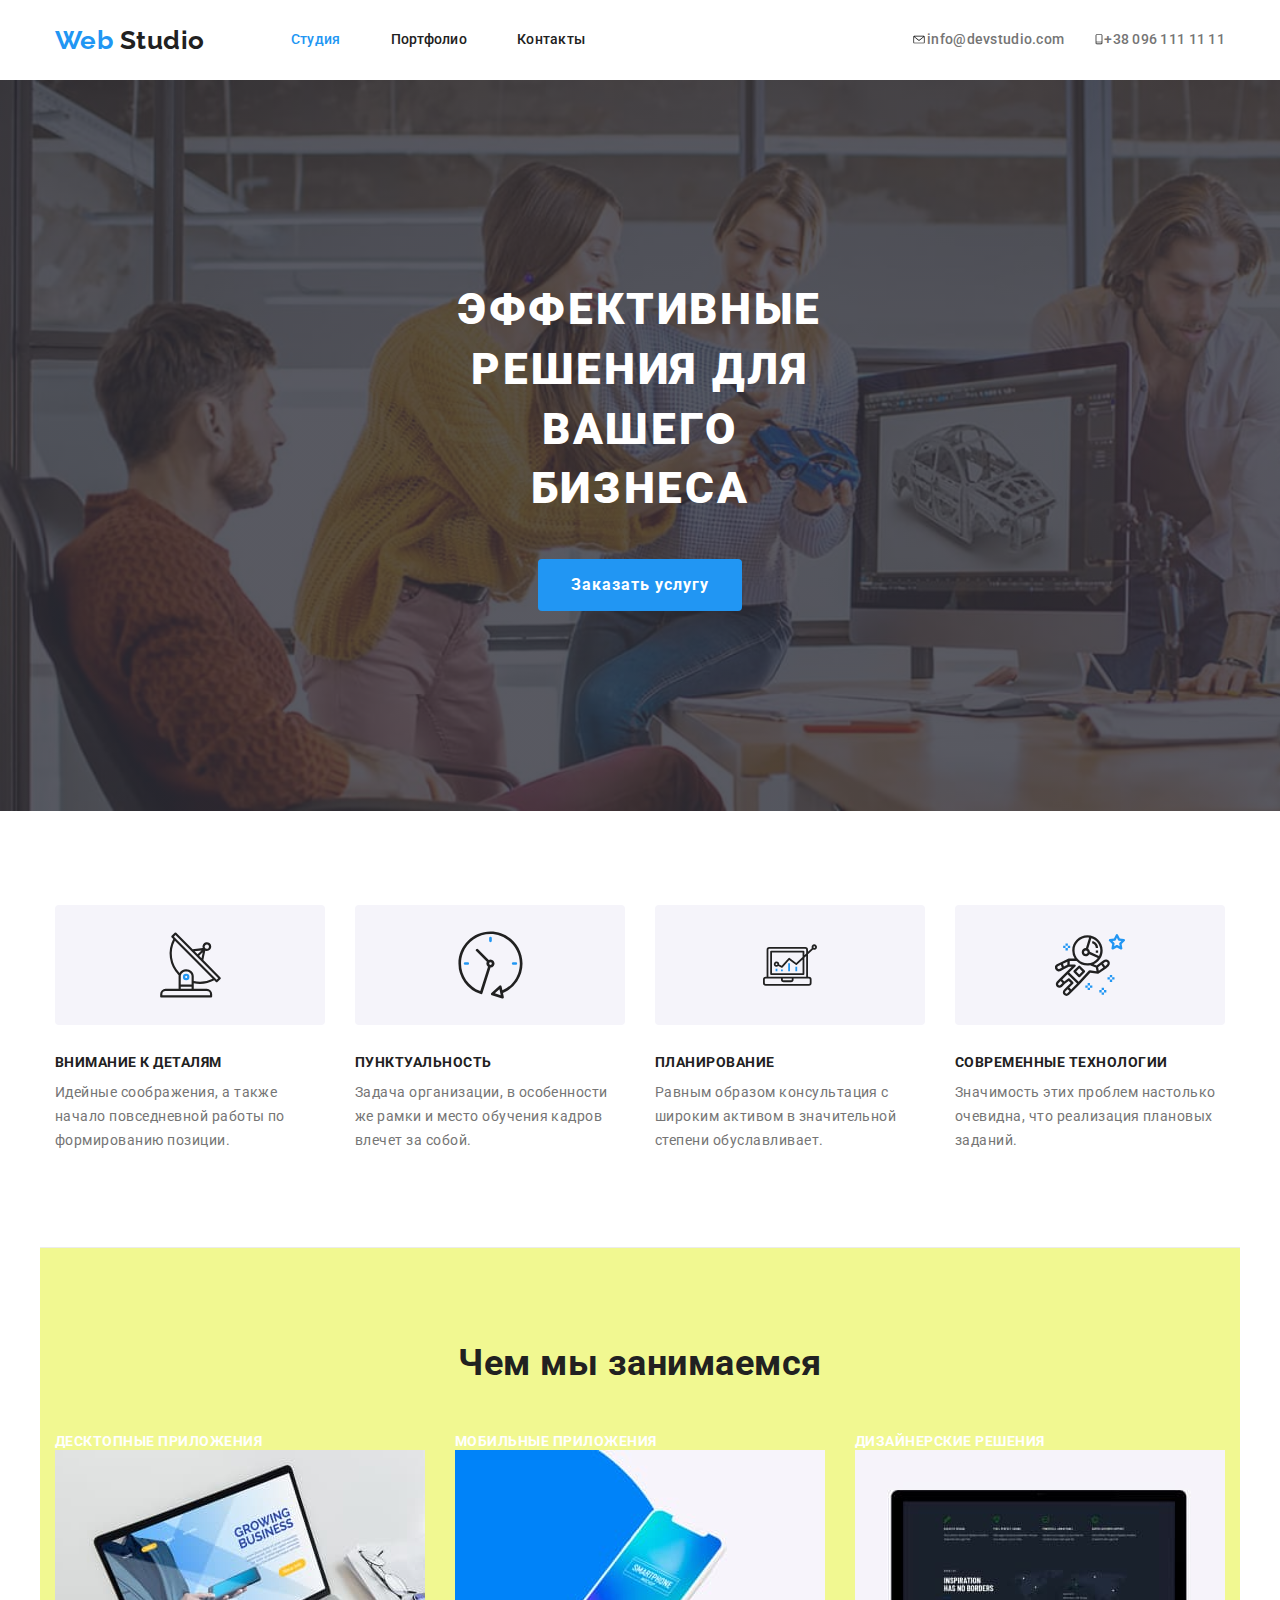
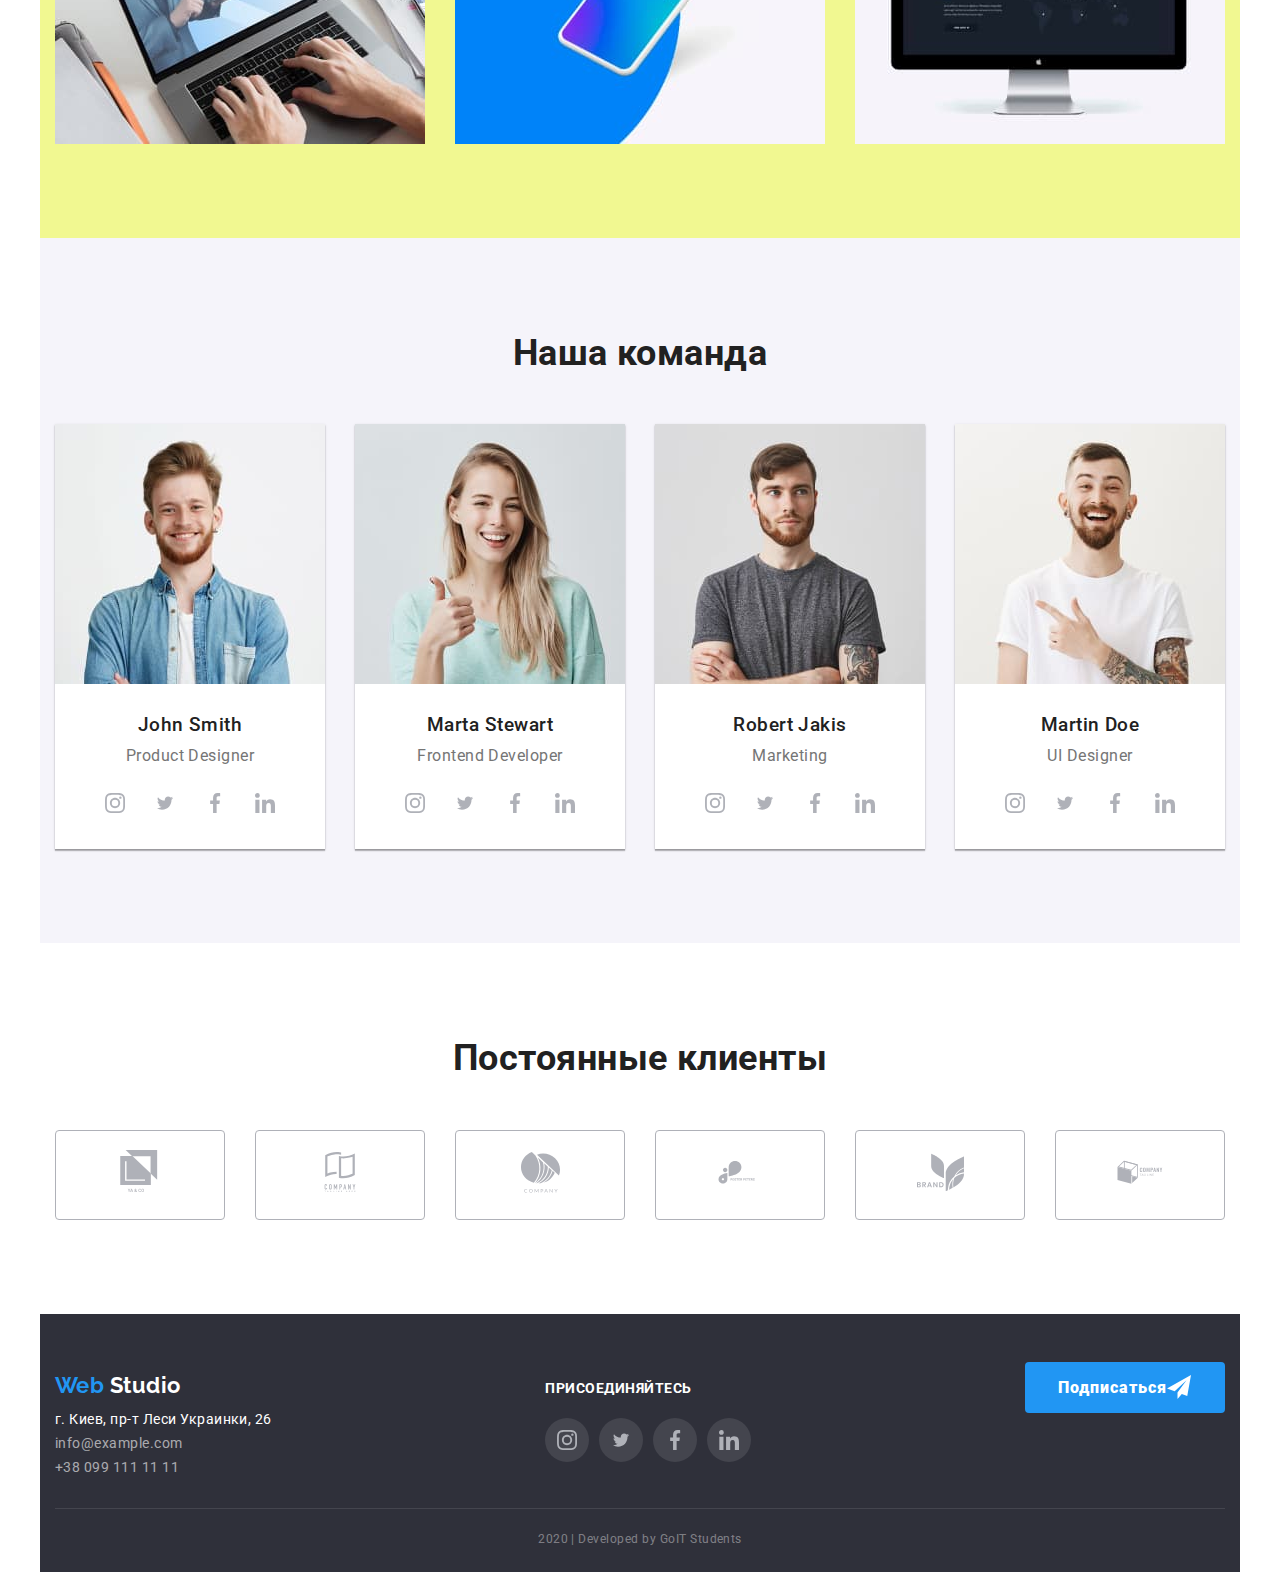
==== index.html @ a5de6a3c "Добавляет разметку и оформление  декоративных элементов (иконок)" ====
<!DOCTYPE html>
<html lang="ru">
  <head>
    <meta charset="UTF-8" />
    <meta name="viewport" content="width=device-width, initial-scale=1.0" />
    <title>Студия</title>
    <link
      href="https://fonts.googleapis.com/css2?family=Raleway:wght@700&family=Roboto:wght@400;500;700;900&display=swap"
      rel="stylesheet"
    />
    <link
      rel="stylesheet"
      href="https://cdnjs.cloudflare.com/ajax/libs/modern-normalize/0.6.0/modern-normalize.min.css"
    />
    <link rel="stylesheet" href="./css/styles.css" />
  </head>
  <body>
    <header>
      <div class="container main-nav">
        <nav class="main-nav">
          <a href="#" class="logo up">Web<span class="word"> Studio</span></a>
          <ul class="site-nav list">
            <li class="item"><a href="#" class="link current">Студия</a></li>
            <li class="item">
              <a href="./portfolio.html" class="link">Портфолио</a>
            </li>
            <li class="item"><a href="#" class="link">Контакты</a></li>
          </ul>
        </nav>

        <ul class="contacts list">
          <li class="item">
            <a href="mailto:info@devstudio.com" class="link highlight">
              <!--  <img src="./images/envelope.svg" alt="Иконка для мейла" /> -->
              <svg width="16" height="11.2">
                <use href="./images/symbol-defs.svg#icon-envelope"></use></svg
              >info@devstudio.com</a
            >
          </li>
          <li class="item">
            <a href="tel:+380961111111" class="link highlight">
              <svg width="10" height="15">
                <use href="./images/symbol-defs.svg#icon-mobile"></use></svg
              >+38 096 111 11 11</a
            >
          </li>
        </ul>
      </div>
    </header>
    <main>
      <section class="hero overlay">
        <h1 class="hero-title">эффективные решения для вашего бизнеса</h1>
        <a href="#" class="button">Заказать услугу</a>
      </section>

      <section class="section container border">
        <!-- скроем этот заголовок в CSS-->
        <h2 class="title visually-hidden">Наши преимущества</h2>
        <ul class="list pluses">
          <li class="option">
            <div class="icon">
              <svg width="65" height="70">
                <use href="./images/symbol-defs.svg#icon-satellite"></use>
              </svg>
            </div>
            <!-- картинка вставлена как фоновое изображение через класс icon, 
              так как не является контентным изображением -->
            <h3 class="subtitle">Внимание к деталям</h3>
            <p class="text">
              Идейные соображения, а также начало повседневной работы по
              формированию позиции.
            </p>
          </li>
          <li class="option">
            <div class="icon">
              <svg width="67" height="70">
                <use href="./images/symbol-defs.svg#icon-clock"></use>
              </svg>
            </div>
            <h3 class="subtitle">Пунктуальность</h3>
            <p class="text">
              Задача организации, в особенности же рамки и место обучения кадров
              влечет за собой.
            </p>
          </li>
          <li class="option">
            <div class="icon">
              <svg width="70" height="54">
                <use href="./images/symbol-defs.svg#icon-comp"></use>
              </svg>
            </div>
            <h3 class="subtitle">Планирование</h3>
            <p class="text">
              Равным образом консультация с широким активом в значительной
              степени обуславливает.
            </p>
          </li>
          <li class="option">
            <div class="icon">
              <svg width="70" height="70">
                <use href="./images/symbol-defs.svg#icon-spaceman"></use>
              </svg>
            </div>
            <h3 class="subtitle">Современные технологии</h3>
            <p class="text">
              Значимость этих проблем настолько очевидна, что реализация
              плановых заданий.
            </p>
          </li>
        </ul>
      </section>

      <section class="works section container">
        <h2 class="section-title">Чем мы занимаемся</h2>
        <ul class="projects list">
          <li class="unit">
            <h3 class="subtitle">Десктопные приложения</h3>
            <img
              src="./images/desktop.jpg"
              alt="Изображение десктопного приложения"
              width="370"
              height="294"
            />
          </li>
          <li class="unit">
            <h3 class="subtitle">Мобильные приложения</h3>
            <img
              src="./images/smartphone.jpg"
              alt="Изображение смартфона"
              width="370"
              height="294"
            />
          </li>
          <li class="unit">
            <h3 class="subtitle">Дизайнерские решения</h3>
            <img
              src="./images/design.jpg"
              alt="Изображение дизайна на макете"
              width="370"
              height="294"
            />
          </li>
        </ul>
      </section>

      <section class="team section container">
        <h2 class="section-title">Наша команда</h2>
        <ul class="list">
          <li class="member">
            <img
              src="./images/john.jpg"
              alt="Фото Джона Смита"
              width="270"
              height="260"
            />
            <div class="inside">
              <h3 class="section-subtitle">John Smith</h3>
              <p class="item">Product Designer</p>
              <ul class="list">
                <li>
                  <!-- используем aria-label в ссылках для читалок -->
                  <a href="#" class="social-link" aria-label="Instagram">
                    <svg width="20" height="20">
                      <use
                        href="./images/symbol-defs.svg#icon-instagram"
                      ></use></svg
                  ></a>
                </li>
                <li>
                  <a href="#" class="social-link" aria-label="Twitter"
                    ><svg width="20" height="16.25">
                      <use
                        href="./images/symbol-defs.svg#icon-twitter"
                      ></use></svg
                  ></a>
                </li>
                <li>
                  <a href="#" class="social-link" aria-label="Facebook"
                    ><svg width="20" height="20">
                      <use
                        href="./images/symbol-defs.svg#icon-facebook"
                      ></use></svg
                  ></a>
                </li>
                <li>
                  <a href="#" class="social-link" aria-label="LinkedIn"
                    ><svg width="20" height="20">
                      <use
                        href="./images/symbol-defs.svg#icon-linkedin"
                      ></use></svg
                  ></a>
                </li>
              </ul>
            </div>
          </li>

          <li class="member">
            <img
              src="./images/marta.jpg"
              alt="Фото Марты Стюарт"
              width="270"
              height="260"
            />
            <div class="inside">
              <h3 class="section-subtitle">Marta Stewart</h3>
              <p class="item">Frontend Developer</p>
              <ul class="list">
                <li>
                  <!-- используем aria-label в ссылках для читалок -->
                  <a href="#" class="social-link" aria-label="Instagram">
                    <svg width="20" height="20">
                      <use
                        href="./images/symbol-defs.svg#icon-instagram"
                      ></use></svg
                  ></a>
                </li>
                <li>
                  <a href="#" class="social-link" aria-label="Twitter"
                    ><svg width="20" height="16.25">
                      <use
                        href="./images/symbol-defs.svg#icon-twitter"
                      ></use></svg
                  ></a>
                </li>
                <li>
                  <a href="#" class="social-link" aria-label="Facebook"
                    ><svg width="20" height="20">
                      <use
                        href="./images/symbol-defs.svg#icon-facebook"
                      ></use></svg
                  ></a>
                </li>
                <li>
                  <a href="#" class="social-link" aria-label="LinkedIn"
                    ><svg width="20" height="20">
                      <use
                        href="./images/symbol-defs.svg#icon-linkedin"
                      ></use></svg
                  ></a>
                </li>
              </ul>
            </div>
          </li>
          <li class="member">
            <img
              src="./images/robert.jpg"
              alt="Фото Роберта Якиса"
              width="270"
              height="260"
            />
            <div class="inside">
              <h3 class="section-subtitle">Robert Jakis</h3>
              <p class="item">Marketing</p>
              <ul class="list">
                <li>
                  <!-- используем aria-label в ссылках для читалок -->
                  <a href="#" class="social-link" aria-label="Instagram">
                    <svg width="20" height="20">
                      <use
                        href="./images/symbol-defs.svg#icon-instagram"
                      ></use></svg
                  ></a>
                </li>
                <li>
                  <a href="#" class="social-link" aria-label="Twitter">
                    <svg width="20" height="16.25">
                      <use
                        href="./images/symbol-defs.svg#icon-twitter"
                      ></use></svg
                  ></a>
                </li>
                <li>
                  <a href="#" class="social-link" aria-label="Facebook"
                    ><svg width="20" height="20">
                      <use
                        href="./images/symbol-defs.svg#icon-facebook"
                      ></use></svg
                  ></a>
                </li>
                <li>
                  <a href="#" class="social-link" aria-label="LinkedIn"
                    ><svg width="20" height="20">
                      <use
                        href="./images/symbol-defs.svg#icon-linkedin"
                      ></use></svg
                  ></a>
                </li>
              </ul>
            </div>
          </li>

          <li class="member">
            <img
              src="./images/martin.jpg"
              alt="Фото Мартина Доу"
              width="270"
              height="260"
            />
            <div class="inside">
              <h3 class="section-subtitle">Martin Doe</h3>
              <p class="item">UI Designer</p>
              <ul class="list">
                <li>
                  <!-- используем aria-label в ссылках для читалок -->
                  <a href="#" class="social-link" aria-label="Instagram">
                    <svg width="20" height="20">
                      <use
                        href="./images/symbol-defs.svg#icon-instagram"
                      ></use></svg
                  ></a>
                </li>
                <li>
                  <a href="#" class="social-link" aria-label="Twitter"
                    ><svg width="20" height="16.25">
                      <use
                        href="./images/symbol-defs.svg#icon-twitter"
                      ></use></svg
                  ></a>
                </li>
                <li>
                  <a href="#" class="social-link" aria-label="Facebook"
                    ><svg width="20" height="20">
                      <use
                        href="./images/symbol-defs.svg#icon-facebook"
                      ></use></svg
                  ></a>
                </li>
                <li>
                  <a href="#" class="social-link" aria-label="LinkedIn"
                    ><svg width="20" height="20">
                      <use
                        href="./images/symbol-defs.svg#icon-linkedin"
                      ></use></svg
                  ></a>
                </li>
              </ul>
            </div>
          </li>
        </ul>
      </section>

      <section class="clients section container">
        <h2 class="section-title">Постоянные клиенты</h2>
        <ul class="list">
          <li class="pic">
            <a href="#">
              <svg width="45" height="49">
                <use href="./images/symbol-defs.svg#icon-client-1"></use>
              </svg>
              <!-- <img src="./images/logo-1.svg" alt="Иконка-компании-клиента-1"
            /> --></a
            >
          </li>
          <li class="pic">
            <a href="#">
              <svg width="40" height="52">
                <use href="./images/symbol-defs.svg#icon-client-2"></use>
              </svg>
              <!--  <img src="./images/logo-2.svg" alt="Иконка-компании-клиента-2"
            /> --></a
            >
          </li>
          <li class="pic">
            <a href="#">
              <svg width="41" height="43">
                <use href="./images/symbol-defs.svg#icon-client-3"></use></svg
              ><!-- <img src="./images/logo-3.svg" alt="Иконка-компании-клиента-3"
            /> --></a
            >
          </li>
          <li class="pic">
            <a href="#"
              ><svg width="80" height="43">
                <use href="./images/symbol-defs.svg#icon-client-4"></use></svg
              ><!-- <img src="./images/logo-4.svg" alt="Иконка-компании-клиента-4"
            /> --></a
            >
          </li>
          <li class="pic">
            <a href="#"
              ><svg width="59" height="47">
                <use href="./images/symbol-defs.svg#icon-client-5"></use></svg
              ><!-- <img src="./images/logo-5.svg" alt="Иконка-компании-клиента-5"
            /> --></a
            >
          </li>
          <li class="pic">
            <a href="#"
              ><svg width="88" height="45">
                <use href="./images/symbol-defs.svg#icon-client-6"></use></svg
              ><!-- <img src="./images/logo-6.svg" alt="Иконка-компании-клиента-6"
            /> --></a
            >
          </li>
        </ul>
      </section>
    </main>
    <footer>
      <div class="footer container">
        <div class="down">
          <a href="#" class="logo">Web<span class="text"> Studio</span></a>
          <address class="address">
            г. Киев, пр-т Леси Украинки, 26
            <span class="contacts">
              info@example.com <br />+38 099 111 11 11</span
            >
          </address>
        </div>
        <div class="slogan">
          <div class="join">
            <b class="word">присоединяйтесь</b>
          </div>
          <ul class="list">
            <li class="label">
              <!-- используем aria-label в ссылках для читалок -->
              <a href="#" class="social-link accent" aria-label="Instagram">
                <svg width="20" height="20">
                  <use
                    href="./images/symbol-defs.svg#icon-instagram"
                  ></use></svg
              ></a>
            </li>
            <li class="label">
              <a href="#" class="social-link accent" aria-label="Twitter"
                ><svg width="20" height="16.25">
                  <use href="./images/symbol-defs.svg#icon-twitter"></use></svg
              ></a>
            </li>
            <li class="label">
              <a href="#" class="social-link accent" aria-label="Facebook"
                ><svg width="20" height="20">
                  <use href="./images/symbol-defs.svg#icon-facebook"></use></svg
              ></a>
            </li>
            <li class="label">
              <a href="#" class="social-link accent" aria-label="LinkedIn"
                ><svg width="20" height="20">
                  <use href="./images/symbol-defs.svg#icon-linkedin"></use></svg
              ></a>
            </li>
          </ul>
        </div>
        <div>
          <button class="text button icon-send">
            Подписаться
            <svg width="24" height="24">
              <use href="./images/symbol-defs.svg#icon-send"></use>
            </svg>
          </button>
        </div>
      </div>
      <div class="copy container">
        <p class="copyright">2020 | Developed by GoIT Students</p>
      </div>
    </footer>
  </body>
</html>
---- css/styles.css ----
:root {
  --primary-text-color: #757575;
  --title-text-color: #212121;
  --button-text-color: #ffffff;
  --accent-color: #2196f3;
  --primary-bg-color: #ffffff;
  --secondary-bg-color: #f5f4fa;
  --white-text-color: #ffffff;
  --second-portfolio-bg-color: rgba(33, 150, 243, 0.9);
  --footer-bg-color: #2f303a;
}

body {
  background-color: var(--primary-bg-color);
  color: var(--primary-text-color);
  font-family: Roboto, sans-serif;
  font-weight: 400;
  letter-spacing: 0.03em;
}

h1,
h2,
h3,
h4,
h5,
h6 {
  color: var(--title-text-color);

  font-weight: 700;
}

/* здесь храним стили для сброса стилей элемента */
.list {
  list-style: none;
  padding: 0;
  margin: 0;
}

/* цвет основного текста серый #757575 */
/* вторичный цвет текста чёрный #212121 */
/* белый #FFFFFF */
/* акцент #2196F3 */
/* акцент подвал rgba(255, 255, 255, 0.6) */
/* акцент подвал rgba(255, 255, 255, 0.4) */

/* основной цвет фона #E5E5E5
вторичный цвет фона #F5F4FA
акцент шапка фон #FFFFFF */

.container {
  width: 1200px;
  padding-left: 15px;
  padding-right: 15px;
  margin-left: auto;
  margin-right: auto;
}
/* этот класс-img создан для того чтобы избавиться от нижнего марджина картинка в 4px*/
img {
  display: block;
  max-width: 100%;
  height: auto;
}

.visually-hidden {
  position: absolute;
  width: 1px;
  height: 1px;
  margin: -1px;
  border: 0px;
  padding: 0px;
  clip: rect(0 0 0 0);
  overflow: hidden;
}

.main-nav {
  display: flex;
  align-items: center;
}
.section {
  padding-top: 94px;
  padding-bottom: 94px;
}

.logo {
  color: var(--accent-color);
  text-decoration: none;

  font-family: Raleway, sans-serif;
  font-weight: 700;
  font-size: 26px;
  line-height: 1.19;
}
.up {
  display: block;
  margin-right: 86px;
}
.logo .word {
  color: var(--title-text-color);
}

/* для лого в футере */
.logo .text {
  color: var(--white-text-color);
}
.site-nav {
  display: flex;
}
/* задать всем, кроме последнего ребёнка 
.site-nav .item:not(:last-child) {
  margin-right: 50px;
} */
.site-nav .item + .item {
  margin-left: 50px;
}
.site-nav .link,
.contacts .link {
  font-weight: 500;
  font-size: 14px;
  line-height: 1.14;
  letter-spacing: 0.02em;
}

.site-nav .link {
  color: var(--title-text-color);
  display: block;
  padding-top: 32px;
  padding-bottom: 32px;
}
.site-nav .link.current {
  color: var(--accent-color);
}
.item .highlight:hover,
.item .highlight:focus {
  fill: var(--accent-color);
}
.contacts {
  display: flex;
  margin-left: auto;
}
.contacts .item + .item {
  margin-left: 30px;
}

.contacts .link {
  display: flex;
  align-items: center;

  color: var(--primary-text-color);
}
.link:hover,
.link:focus,
.link {
  color: var(--accent-color);
  text-decoration: none;
}
.overlay {
  display: block;
  padding: 200px 452px;
  max-width: 1600px;
  min-height: 600px;
  margin-left: auto;
  margin-right: auto;
  background-image: linear-gradient(
      rgba(47, 48, 58, 0.8),
      rgba(47, 48, 58, 0.8)
    ),
    url('../images/header.jpg');
  /* установлен background-color: #757575; для того, чтобы видно было 
   наш белый hero-title в случае, если не загрузится CSS-фоновая картинка под текстом */
  background-color: #757575;
  background-repeat: no-repeat;
  background-size: cover;
}

.hero {
  text-align: center;
}

.hero-title {
  margin-top: 0;
  margin-bottom: 40px;
  color: var(--white-text-color);

  font-weight: 900;
  font-size: 44px;
  line-height: 1.36;

  letter-spacing: 0.06em;
  text-transform: uppercase;
}
.hero .button {
  font-weight: 700;
}
.pluses {
  display: flex;
}
.border {
  border-bottom: 1px solid #ececec;
}
.container .title {
  margin: 0;
  padding: 0;
}
.text {
  margin: 0;
  padding: 0;
}
.list .text {
  font-size: 14px;
  line-height: 1.71;
}
.subtitle {
  margin: 0;
  padding: 0;

  font-size: 14px;
  line-height: 1.14;
  text-transform: uppercase;
}

.pluses .subtitle {
  margin-bottom: 10px;
}

.option:not(:last-child) {
  margin-right: 30px;
}
/* .pluses .option + .option {
  margin-left: 30px;
} */
.pluses .text {
  width: 270px;
}
.icon {
  display: inline-flex;
  width: 270px;
  height: 120px;
  justify-content: center;
  align-items: center;
  background-color: var(--secondary-bg-color);
  margin-bottom: 30px;
  border-radius: 4px;
}
.projects {
  display: flex;
}
/* установлен background-color для секции чтобы были видны заголовки*/
.works {
  background-color: #f1f891;
}

.projects .unit:not(:last-child) {
  margin-right: 30px;
}
.projects .subtitle {
  color: var(--white-text-color);
}

.button {
  display: inline-block;
  padding: 10px 32px;
  border-radius: 4px;
  border: 1px solid transparent;
  min-width: 200px;

  background-color: var(--accent-color);
  color: var(--button-text-color);

  font-family: inherit;
  font-size: 16px;
  line-height: 1.87;
  text-align: center;
  letter-spacing: 0.06em;

  text-decoration: none;
}

.team {
  text-align: center;
  background-color: var(--secondary-bg-color);

  font-size: 16px;
  line-height: 1.19;
}
.team .list {
  display: flex;
  justify-content: space-evenly;
}
.member:not(:last-child) {
  margin-right: 30px;
}
.team .member {
  background-color: var(--primary-bg-color);
  box-shadow: 0px 2px 1px rgba(0, 0, 0, 0.2), 0px 1px 1px rgba(0, 0, 0, 0.14),
    0px 1px 3px rgba(0, 0, 0, 0.12);
}
.inside {
  padding: 30px 32px 24px;
}
.social-link {
  display: flex;
  justify-content: center;
  align-items: center;
  width: 44px;
  height: 44px;
  border-radius: 50%;
}
.social-link:hover {
  background-color: var(--accent-color);
  --color1: var(--white-text-color);
}

.section-title {
  padding: 0;
  margin: 0;
  margin-bottom: 50px;

  font-size: 36px;
  line-height: 1.17;
  text-align: center;
}

.section-subtitle {
  margin: 0;
  margin-bottom: 10px;

  font-weight: 500;
}

.team .item {
  margin: 0px 0px 16px;
}
.clients .list {
  display: flex;
  justify-content: space-between;
}
.pic {
  display: flex;
  justify-content: center;
  align-items: center;
  width: 170px;
  height: 90px;
  border: 1px solid #afb1b8;
  border-radius: 4px;
}
.pic:hover,
.pic:focus {
  --color1: var(--accent-color);
  --color2: var(--accent-color);
  border-color: var(--accent-color);
  cursor: pointer;
}
.footer {
  display: flex;
  justify-content: space-between;
  align-items: baseline;
  padding-top: 48px;
  background-color: var(--footer-bg-color);
}

.down .logo {
  display: block;
  margin-bottom: 10px;

  font-size: 22px;
  line-height: 1.18;
}

.address > .contacts {
  color: rgba(255, 255, 255, 0.6);
}
.address {
  color: var(--white-text-color);

  font-style: normal;
  font-size: 14px;
  line-height: 1.71;
}
.down {
  margin-bottom: 28px;
}
.slogan .word {
  color: var(--white-text-color);

  font-size: 14px;
  line-height: 1.14;

  text-transform: uppercase;
}
.label:not(:last-child) {
  margin-right: 10px;
}
.slogan .list {
  display: flex;
}
.slogan .join {
  margin-bottom: 21px;
}
.social-link.accent {
  background-color: rgba(255, 255, 255, 0.1);
}
.social-link.accent:hover {
  background-color: var(--accent-color);
}
.text.button {
  font-weight: 900;
}
.button.icon-send {
  display: flex;
  align-items: center;
}
.copy {
  background-color: var(--footer-bg-color);
}
.copyright {
  margin: 0;
  padding: 18px 0px 21px;
  border-top: 1px solid rgba(255, 255, 255, 0.1);

  color: rgba(255, 255, 255, 0.4);

  font-size: 12px;
  line-height: 2;
  text-align: center;
}
/*  */

/*  */

/*  */

/*  */
/* Стили для страницы Portfolio */

.button-items {
  padding: 6px 22px;
  border: none;
  cursor: pointer;
  min-width: 73px;
  border-radius: 4px;
  background-color: var(--secondary-bg-color);
  color: var(--title-text-color);

  font-family: inherit;
  font-weight: 500;
  font-size: 16px;
  line-height: 1.62;
  letter-spacing: 0.03em;
}
.button-items:hover,
.button-items:focus {
  background-color: var(--accent-color);
  color: var(--button-text-color);
}
.variant {
  display: flex;
  justify-content: center;
  margin-bottom: 50px;
}
.push:not(:last-child) {
  margin-right: 8px;
}

.flex {
  display: flex;
  flex-wrap: wrap;
}
.element {
  display: block;
  border-top-left-radius: 5px;
  border-top-right-radius: 5px;
  overflow: hidden;
}
.flex .element {
  width: 370px;
  margin-right: 30px;
  margin-bottom: 30px;
}
.flex .element:hover {
  box-shadow: 1px 4px 6px rgba(0, 0, 0, 0.16), 0px 4px 4px rgba(0, 0, 0, 0.06),
    0px 1px 1px rgba(0, 0, 0, 0.12);
  cursor: pointer;
}
.flex .element:nth-child(3n) {
  margin-right: 0;
}
.flex .element:nth-last-child(-n + 3) {
  margin-bottom: 0;
}
.container .name {
  margin: 0;
}
.card {
  padding: 20px 24px;
  border-bottom: 1px solid #eeeeee;
  border-left: 1px solid #eeeeee;
  border-right: 1px solid #eeeeee;
  border-bottom-left-radius: 5px;
  border-bottom-right-radius: 5px;
}

.project-title {
  margin-bottom: 4px;
  font-size: 18px;
  line-height: 2;

  letter-spacing: 0.06em;
}

.project .list {
  background-color: var(--primary-bg-color);
}

.project .text {
  font-size: 16px;
  line-height: 1.87;
}

.project .text-inside {
  color: var(--white-text-color);
  background-color: var(--second-portfolio-bg-color);

  font-size: 18px;
  line-height: 1.56;
}
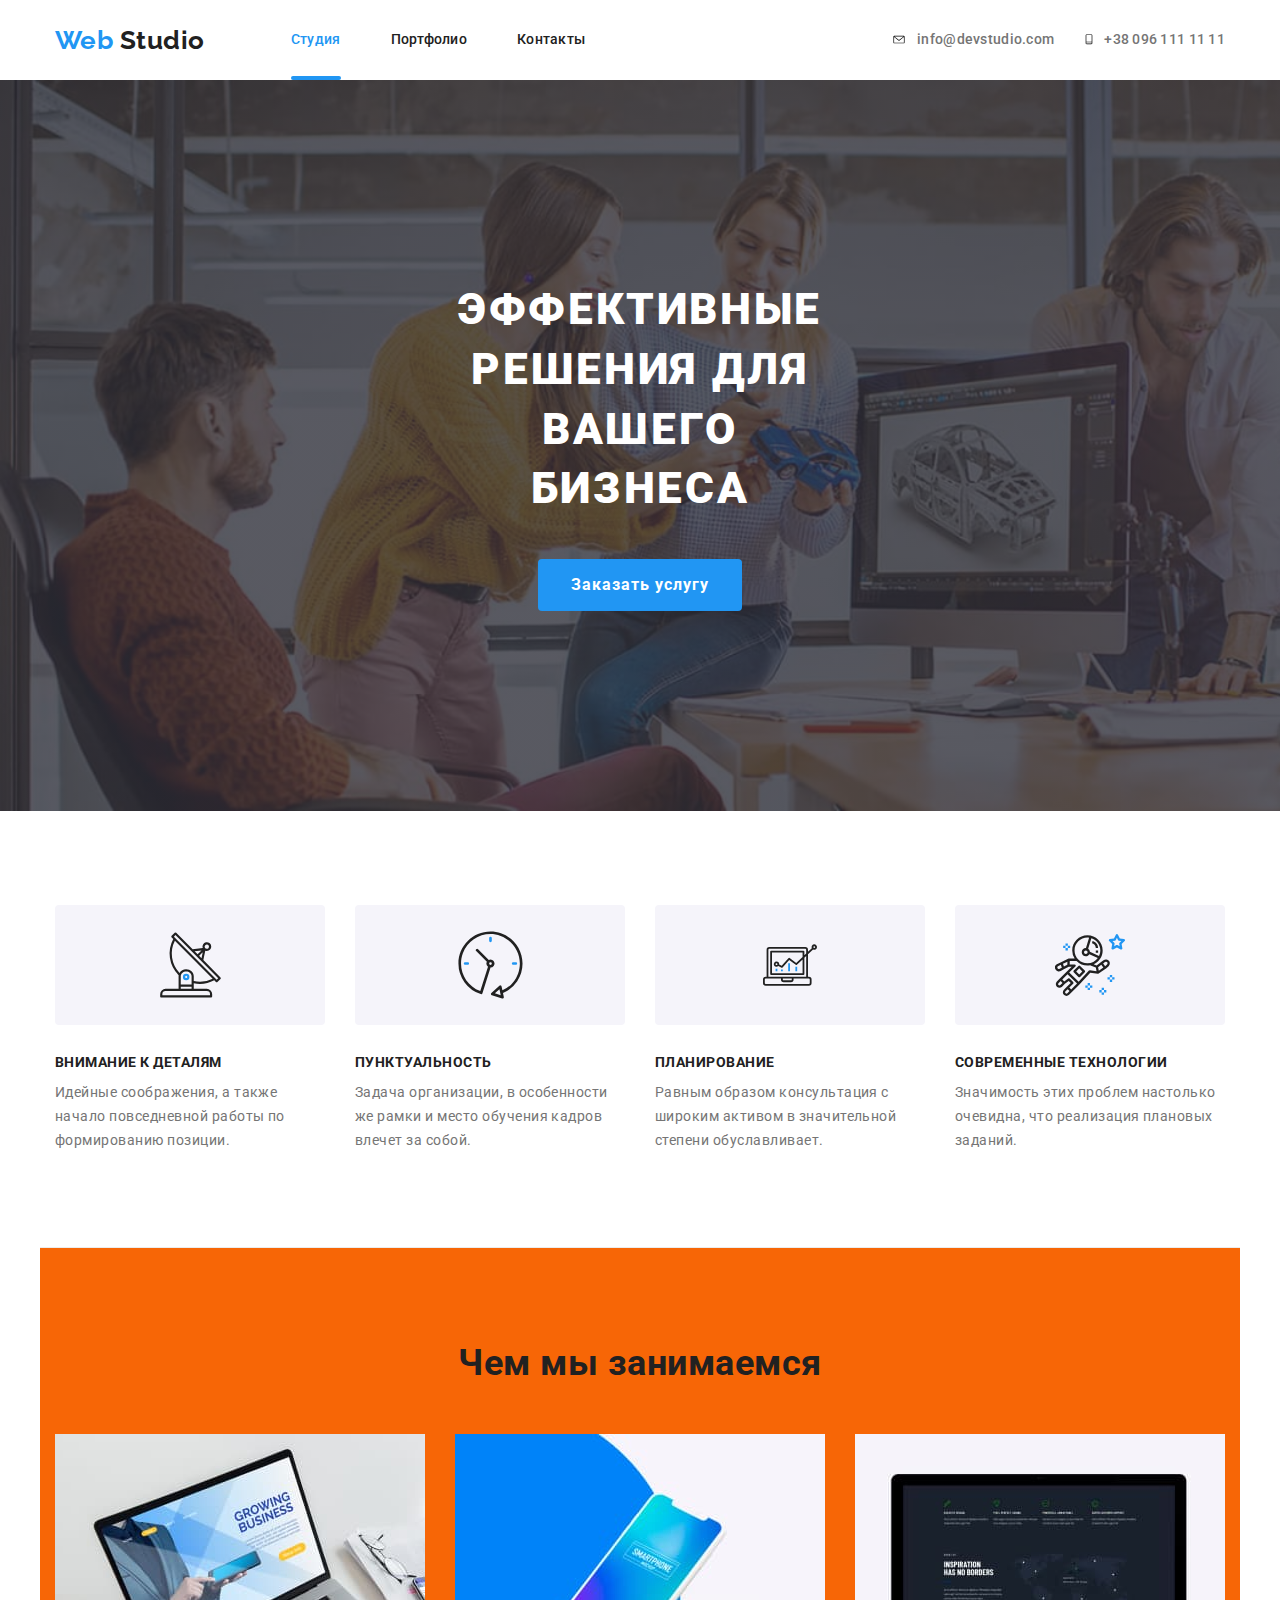
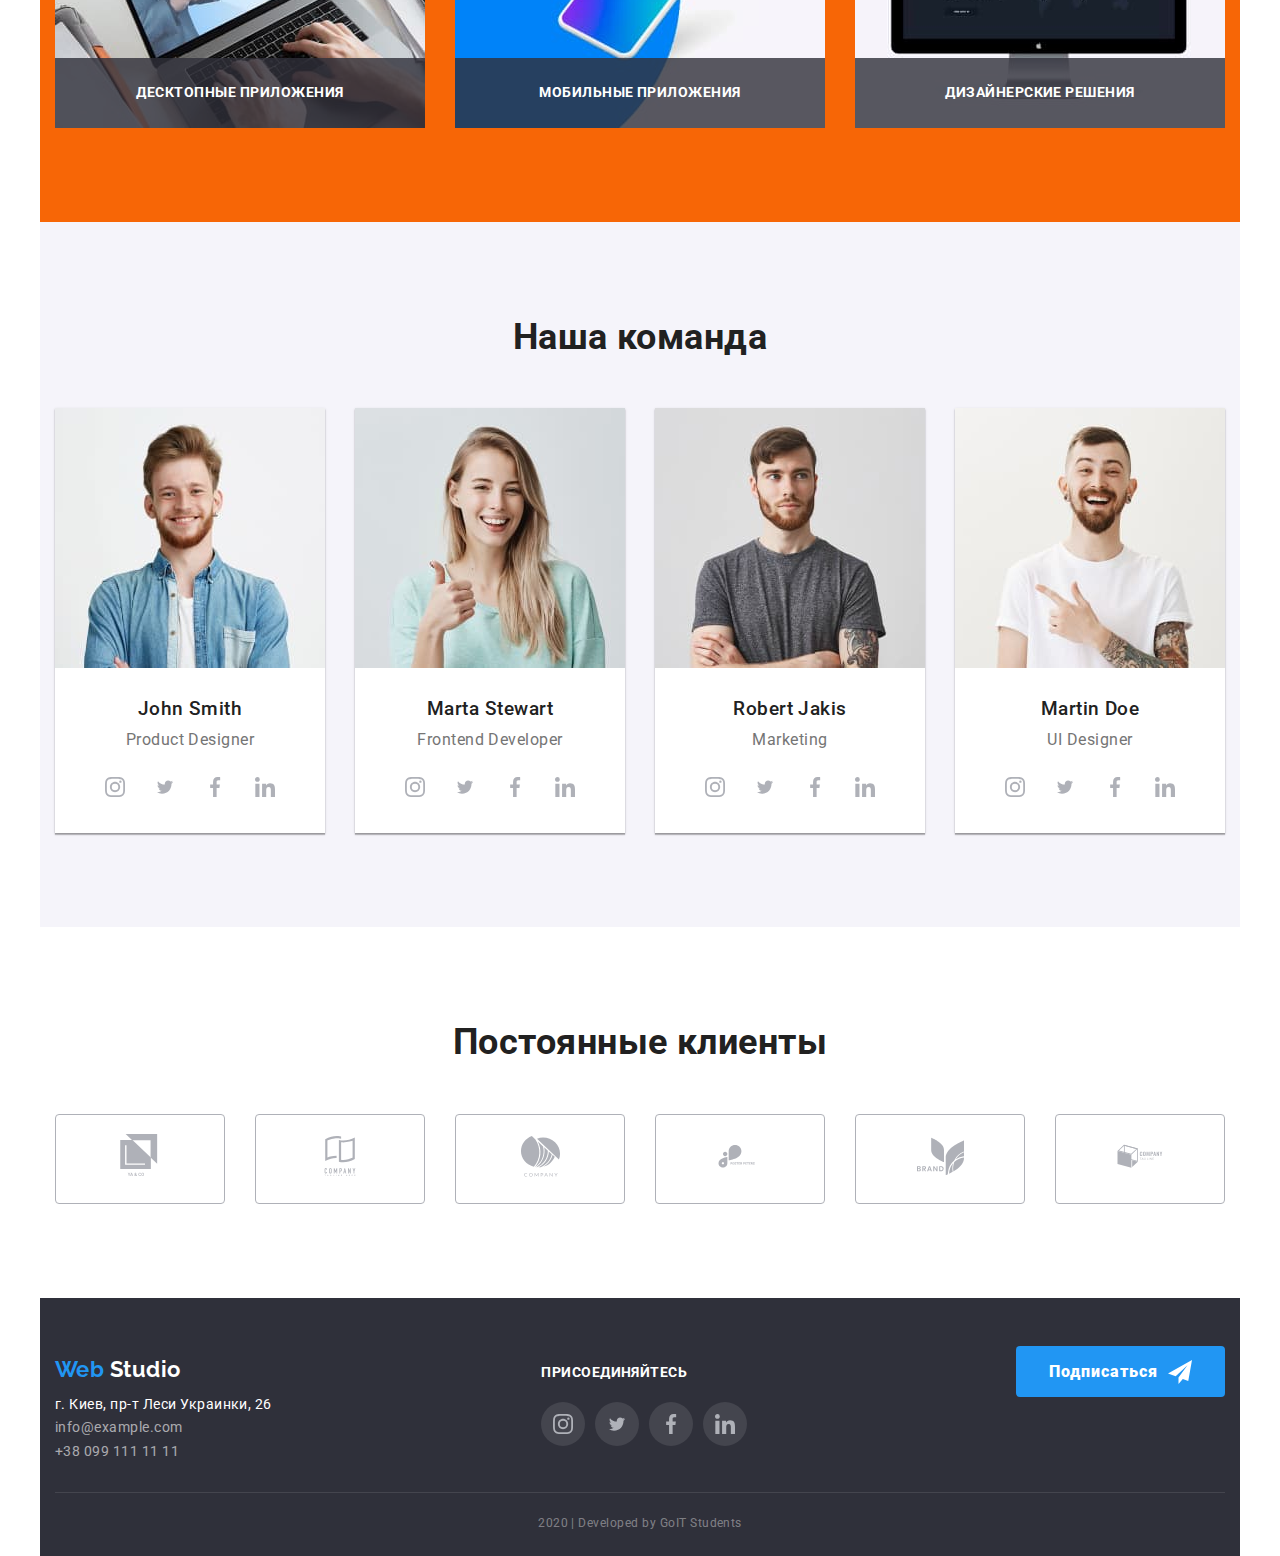
==== commit 3e25fc7e: "Добавляет позиционирование и анимацию всех декоративных эффектов для страниц" ====
--- a/index.html
+++ b/index.html
@@ -31,15 +31,14 @@
         <ul class="contacts list">
           <li class="item">
             <a href="mailto:info@devstudio.com" class="link highlight">
-              <!--  <img src="./images/envelope.svg" alt="Иконка для мейла" /> -->
-              <svg width="16" height="11.2">
+              <svg class="upper icons" width="16" height="11.2">
                 <use href="./images/symbol-defs.svg#icon-envelope"></use></svg
               >info@devstudio.com</a
             >
           </li>
           <li class="item">
             <a href="tel:+380961111111" class="link highlight">
-              <svg width="10" height="15">
+              <svg class="upper icons" width="10" height="15">
                 <use href="./images/symbol-defs.svg#icon-mobile"></use></svg
               >+38 096 111 11 11</a
             >
@@ -114,31 +113,31 @@
         <h2 class="section-title">Чем мы занимаемся</h2>
         <ul class="projects list">
           <li class="unit">
-            <h3 class="subtitle">Десктопные приложения</h3>
             <img
               src="./images/desktop.jpg"
               alt="Изображение десктопного приложения"
               width="370"
               height="294"
             />
+            <h3 class="subtitle apps">Десктопные приложения</h3>
           </li>
           <li class="unit">
-            <h3 class="subtitle">Мобильные приложения</h3>
             <img
               src="./images/smartphone.jpg"
               alt="Изображение смартфона"
               width="370"
               height="294"
             />
+            <h3 class="subtitle apps">Мобильные приложения</h3>
           </li>
           <li class="unit">
-            <h3 class="subtitle">Дизайнерские решения</h3>
             <img
               src="./images/design.jpg"
               alt="Изображение дизайна на макете"
               width="370"
               height="294"
             />
+            <h3 class="subtitle apps">Дизайнерские решения</h3>
           </li>
         </ul>
       </section>
@@ -160,7 +159,7 @@
                 <li>
                   <!-- используем aria-label в ссылках для читалок -->
                   <a href="#" class="social-link" aria-label="Instagram">
-                    <svg width="20" height="20">
+                    <svg class="icons" width="20" height="20">
                       <use
                         href="./images/symbol-defs.svg#icon-instagram"
                       ></use></svg
@@ -168,7 +167,7 @@
                 </li>
                 <li>
                   <a href="#" class="social-link" aria-label="Twitter"
-                    ><svg width="20" height="16.25">
+                    ><svg class="icons" width="20" height="16.25">
                       <use
                         href="./images/symbol-defs.svg#icon-twitter"
                       ></use></svg
@@ -176,7 +175,7 @@
                 </li>
                 <li>
                   <a href="#" class="social-link" aria-label="Facebook"
-                    ><svg width="20" height="20">
+                    ><svg class="icons" width="20" height="20">
                       <use
                         href="./images/symbol-defs.svg#icon-facebook"
                       ></use></svg
@@ -184,7 +183,7 @@
                 </li>
                 <li>
                   <a href="#" class="social-link" aria-label="LinkedIn"
-                    ><svg width="20" height="20">
+                    ><svg class="icons" width="20" height="20">
                       <use
                         href="./images/symbol-defs.svg#icon-linkedin"
                       ></use></svg
@@ -208,7 +207,7 @@
                 <li>
                   <!-- используем aria-label в ссылках для читалок -->
                   <a href="#" class="social-link" aria-label="Instagram">
-                    <svg width="20" height="20">
+                    <svg class="icons" width="20" height="20">
                       <use
                         href="./images/symbol-defs.svg#icon-instagram"
                       ></use></svg
@@ -216,7 +215,7 @@
                 </li>
                 <li>
                   <a href="#" class="social-link" aria-label="Twitter"
-                    ><svg width="20" height="16.25">
+                    ><svg class="icons" width="20" height="16.25">
                       <use
                         href="./images/symbol-defs.svg#icon-twitter"
                       ></use></svg
@@ -224,7 +223,7 @@
                 </li>
                 <li>
                   <a href="#" class="social-link" aria-label="Facebook"
-                    ><svg width="20" height="20">
+                    ><svg class="icons" width="20" height="20">
                       <use
                         href="./images/symbol-defs.svg#icon-facebook"
                       ></use></svg
@@ -232,7 +231,7 @@
                 </li>
                 <li>
                   <a href="#" class="social-link" aria-label="LinkedIn"
-                    ><svg width="20" height="20">
+                    ><svg class="icons" width="20" height="20">
                       <use
                         href="./images/symbol-defs.svg#icon-linkedin"
                       ></use></svg
@@ -255,7 +254,7 @@
                 <li>
                   <!-- используем aria-label в ссылках для читалок -->
                   <a href="#" class="social-link" aria-label="Instagram">
-                    <svg width="20" height="20">
+                    <svg class="icons" width="20" height="20">
                       <use
                         href="./images/symbol-defs.svg#icon-instagram"
                       ></use></svg
@@ -263,7 +262,7 @@
                 </li>
                 <li>
                   <a href="#" class="social-link" aria-label="Twitter">
-                    <svg width="20" height="16.25">
+                    <svg class="icons" width="20" height="16.25">
                       <use
                         href="./images/symbol-defs.svg#icon-twitter"
                       ></use></svg
@@ -271,7 +270,7 @@
                 </li>
                 <li>
                   <a href="#" class="social-link" aria-label="Facebook"
-                    ><svg width="20" height="20">
+                    ><svg class="icons" width="20" height="20">
                       <use
                         href="./images/symbol-defs.svg#icon-facebook"
                       ></use></svg
@@ -279,7 +278,7 @@
                 </li>
                 <li>
                   <a href="#" class="social-link" aria-label="LinkedIn"
-                    ><svg width="20" height="20">
+                    ><svg class="icons" width="20" height="20">
                       <use
                         href="./images/symbol-defs.svg#icon-linkedin"
                       ></use></svg
@@ -303,7 +302,7 @@
                 <li>
                   <!-- используем aria-label в ссылках для читалок -->
                   <a href="#" class="social-link" aria-label="Instagram">
-                    <svg width="20" height="20">
+                    <svg class="icons" width="20" height="20">
                       <use
                         href="./images/symbol-defs.svg#icon-instagram"
                       ></use></svg
@@ -311,7 +310,7 @@
                 </li>
                 <li>
                   <a href="#" class="social-link" aria-label="Twitter"
-                    ><svg width="20" height="16.25">
+                    ><svg class="icons" width="20" height="16.25">
                       <use
                         href="./images/symbol-defs.svg#icon-twitter"
                       ></use></svg
@@ -319,7 +318,7 @@
                 </li>
                 <li>
                   <a href="#" class="social-link" aria-label="Facebook"
-                    ><svg width="20" height="20">
+                    ><svg class="icons" width="20" height="20">
                       <use
                         href="./images/symbol-defs.svg#icon-facebook"
                       ></use></svg
@@ -327,7 +326,7 @@
                 </li>
                 <li>
                   <a href="#" class="social-link" aria-label="LinkedIn"
-                    ><svg width="20" height="20">
+                    ><svg class="icons" width="20" height="20">
                       <use
                         href="./images/symbol-defs.svg#icon-linkedin"
                       ></use></svg
@@ -343,8 +342,8 @@
         <h2 class="section-title">Постоянные клиенты</h2>
         <ul class="list">
           <li class="pic">
-            <a href="#">
-              <svg width="45" height="49">
+            <a class="test" href="#">
+              <svg class="icon-client" width="45" height="49">
                 <use href="./images/symbol-defs.svg#icon-client-1"></use>
               </svg>
               <!-- <img src="./images/logo-1.svg" alt="Иконка-компании-клиента-1"
@@ -352,8 +351,8 @@
             >
           </li>
           <li class="pic">
-            <a href="#">
-              <svg width="40" height="52">
+            <a class="test" href="#">
+              <svg class="icon-client" width="40" height="52">
                 <use href="./images/symbol-defs.svg#icon-client-2"></use>
               </svg>
               <!--  <img src="./images/logo-2.svg" alt="Иконка-компании-клиента-2"
@@ -361,32 +360,32 @@
             >
           </li>
           <li class="pic">
-            <a href="#">
-              <svg width="41" height="43">
+            <a class="test" href="#">
+              <svg class="icon-client" width="41" height="43">
                 <use href="./images/symbol-defs.svg#icon-client-3"></use></svg
               ><!-- <img src="./images/logo-3.svg" alt="Иконка-компании-клиента-3"
             /> --></a
             >
           </li>
           <li class="pic">
-            <a href="#"
-              ><svg width="80" height="43">
+            <a class="test" href="#"
+              ><svg class="icon-client" width="80" height="43">
                 <use href="./images/symbol-defs.svg#icon-client-4"></use></svg
               ><!-- <img src="./images/logo-4.svg" alt="Иконка-компании-клиента-4"
             /> --></a
             >
           </li>
           <li class="pic">
-            <a href="#"
-              ><svg width="59" height="47">
+            <a class="test" href="#"
+              ><svg class="icon-client" width="59" height="47">
                 <use href="./images/symbol-defs.svg#icon-client-5"></use></svg
               ><!-- <img src="./images/logo-5.svg" alt="Иконка-компании-клиента-5"
             /> --></a
             >
           </li>
           <li class="pic">
-            <a href="#"
-              ><svg width="88" height="45">
+            <a class="test" href="#"
+              ><svg class="icon-client" width="88" height="45">
                 <use href="./images/symbol-defs.svg#icon-client-6"></use></svg
               ><!-- <img src="./images/logo-6.svg" alt="Иконка-компании-клиента-6"
             /> --></a
@@ -414,7 +413,7 @@
             <li class="label">
               <!-- используем aria-label в ссылках для читалок -->
               <a href="#" class="social-link accent" aria-label="Instagram">
-                <svg width="20" height="20">
+                <svg class="icons" width="20" height="20">
                   <use
                     href="./images/symbol-defs.svg#icon-instagram"
                   ></use></svg
@@ -422,19 +421,19 @@
             </li>
             <li class="label">
               <a href="#" class="social-link accent" aria-label="Twitter"
-                ><svg width="20" height="16.25">
+                ><svg class="icons" width="20" height="16.25">
                   <use href="./images/symbol-defs.svg#icon-twitter"></use></svg
               ></a>
             </li>
             <li class="label">
               <a href="#" class="social-link accent" aria-label="Facebook"
-                ><svg width="20" height="20">
+                ><svg class="icons" width="20" height="20">
                   <use href="./images/symbol-defs.svg#icon-facebook"></use></svg
               ></a>
             </li>
             <li class="label">
               <a href="#" class="social-link accent" aria-label="LinkedIn"
-                ><svg width="20" height="20">
+                ><svg class="icons" width="20" height="20">
                   <use href="./images/symbol-defs.svg#icon-linkedin"></use></svg
               ></a>
             </li>
@@ -443,7 +442,7 @@
         <div>
           <button class="text button icon-send">
             Подписаться
-            <svg width="24" height="24">
+            <svg class="plane" width="24" height="24">
               <use href="./images/symbol-defs.svg#icon-send"></use>
             </svg>
           </button>
--- a/css/styles.css
+++ b/css/styles.css
@@ -114,6 +114,8 @@
 }
 .site-nav .link,
 .contacts .link {
+  transition: color 250ms cubic-bezier(0.4, 0, 0.2, 1);
+
   font-weight: 500;
   font-size: 14px;
   line-height: 1.14;
@@ -129,29 +131,47 @@
 .site-nav .link.current {
   color: var(--accent-color);
 }
+.link.current {
+  position: relative;
+}
+.link.current::after {
+  content: '';
+  display: block;
+  background-color: var(--accent-color);
+  width: 100%;
+  height: 4px;
+  position: absolute;
+  bottom: 0;
+  border-radius: 2px;
+}
+
+.contacts {
+  display: flex;
+  margin-left: auto;
+}
+.contacts .item + .item {
+  margin-left: 30px;
+}
+
+.contacts .link {
+  display: flex;
+  align-items: center;
+
+  color: var(--primary-text-color);
+}
+.link:hover,
+.link:focus {
+  color: var(--accent-color);
+}
+.link {
+  text-decoration: none;
+}
 .item .highlight:hover,
 .item .highlight:focus {
   fill: var(--accent-color);
 }
-.contacts {
-  display: flex;
-  margin-left: auto;
-}
-.contacts .item + .item {
-  margin-left: 30px;
-}
-
-.contacts .link {
-  display: flex;
-  align-items: center;
-
-  color: var(--primary-text-color);
-}
-.link:hover,
-.link:focus,
-.link {
-  color: var(--accent-color);
-  text-decoration: none;
+.upper.icons {
+  margin-right: 10px;
 }
 .overlay {
   display: block;
@@ -246,7 +266,20 @@
 }
 /* установлен background-color для секции чтобы были видны заголовки*/
 .works {
-  background-color: #f1f891;
+  background-color: #f76606;
+}
+.projects .unit {
+  position: relative;
+}
+.apps {
+  position: absolute;
+  bottom: 0;
+  left: 0;
+
+  width: 100%;
+  padding: 27px 0px;
+  background-color: rgba(47, 48, 58, 0.8);
+  text-align: center;
 }
 
 .projects .unit:not(:last-child) {
@@ -297,7 +330,9 @@
 .inside {
   padding: 30px 32px 24px;
 }
+
 .social-link {
+  fill: #afb1b8;
   display: flex;
   justify-content: center;
   align-items: center;
@@ -305,11 +340,16 @@
   height: 44px;
   border-radius: 50%;
 }
-.social-link:hover {
+
+.social-link:hover,
+.social-link:focus {
   background-color: var(--accent-color);
-  --color1: var(--white-text-color);
-}
-
+  fill: var(--white-text-color);
+}
+.icons {
+  transition: background-color 250ms cubic-bezier(0.4, 0, 0.2, 1),
+    fill 250ms cubic-bezier(0.4, 0, 0.2, 1);
+}
 .section-title {
   padding: 0;
   margin: 0;
@@ -342,13 +382,25 @@
   height: 90px;
   border: 1px solid #afb1b8;
   border-radius: 4px;
-}
+
+  transition: border-color 250ms cubic-bezier(0.4, 0, 0.2, 1);
+}
+
+.test {
+  fill: #afb1b8;
+}
+
 .pic:hover,
 .pic:focus {
-  --color1: var(--accent-color);
-  --color2: var(--accent-color);
   border-color: var(--accent-color);
   cursor: pointer;
+}
+.pic:hover .test,
+.pic:focus .test {
+  fill: var(--accent-color);
+}
+.icon-client {
+  transition: fill 250ms cubic-bezier(0.4, 0, 0.2, 1);
 }
 .footer {
   display: flex;
@@ -399,7 +451,8 @@
 .social-link.accent {
   background-color: rgba(255, 255, 255, 0.1);
 }
-.social-link.accent:hover {
+.social-link.accent:hover,
+.social-link.accent:focus {
   background-color: var(--accent-color);
 }
 .text.button {
@@ -408,6 +461,9 @@
 .button.icon-send {
   display: flex;
   align-items: center;
+}
+.icon-send .plane {
+  margin-left: 10px;
 }
 .copy {
   background-color: var(--footer-bg-color);
@@ -431,7 +487,9 @@
 
 /*  */
 /* Стили для страницы Portfolio */
-
+.portfolio {
+  border-top: 1px solid #ececec;
+}
 .button-items {
   padding: 6px 22px;
   border: none;
@@ -441,6 +499,9 @@
   background-color: var(--secondary-bg-color);
   color: var(--title-text-color);
 
+  transition: background-color 250ms cubic-bezier(0.4, 0, 0.2, 1),
+    color 250ms cubic-bezier(0.4, 0, 0.2, 1);
+
   font-family: inherit;
   font-weight: 500;
   font-size: 16px;
@@ -475,8 +536,11 @@
   width: 370px;
   margin-right: 30px;
   margin-bottom: 30px;
-}
-.flex .element:hover {
+
+  transition: box-shadow 250ms cubic-bezier(0.4, 0, 0.2, 1);
+}
+.flex .element:hover,
+.flex .element:focus {
   box-shadow: 1px 4px 6px rgba(0, 0, 0, 0.16), 0px 4px 4px rgba(0, 0, 0, 0.06),
     0px 1px 1px rgba(0, 0, 0, 0.12);
   cursor: pointer;
@@ -516,10 +580,29 @@
   line-height: 1.87;
 }
 
+.thumb {
+  position: relative;
+  overflow: hidden;
+}
 .project .text-inside {
+  position: absolute;
+  top: 0;
+  left: 0;
+  width: 100%;
+  height: 100%;
+  margin: 0;
+
+  transform: translateY(100%);
+  transition: transform 250ms cubic-bezier(0.4, 0, 0.2, 1);
+
+  padding: 63px 24px;
   color: var(--white-text-color);
-  background-color: var(--second-portfolio-bg-color);
+  background-color: rgba(33, 150, 243, 0.9);
 
   font-size: 18px;
   line-height: 1.56;
 }
+.project .element:hover .text-inside,
+.project .element:focus .text-inside {
+  transform: translateY(0%);
+}
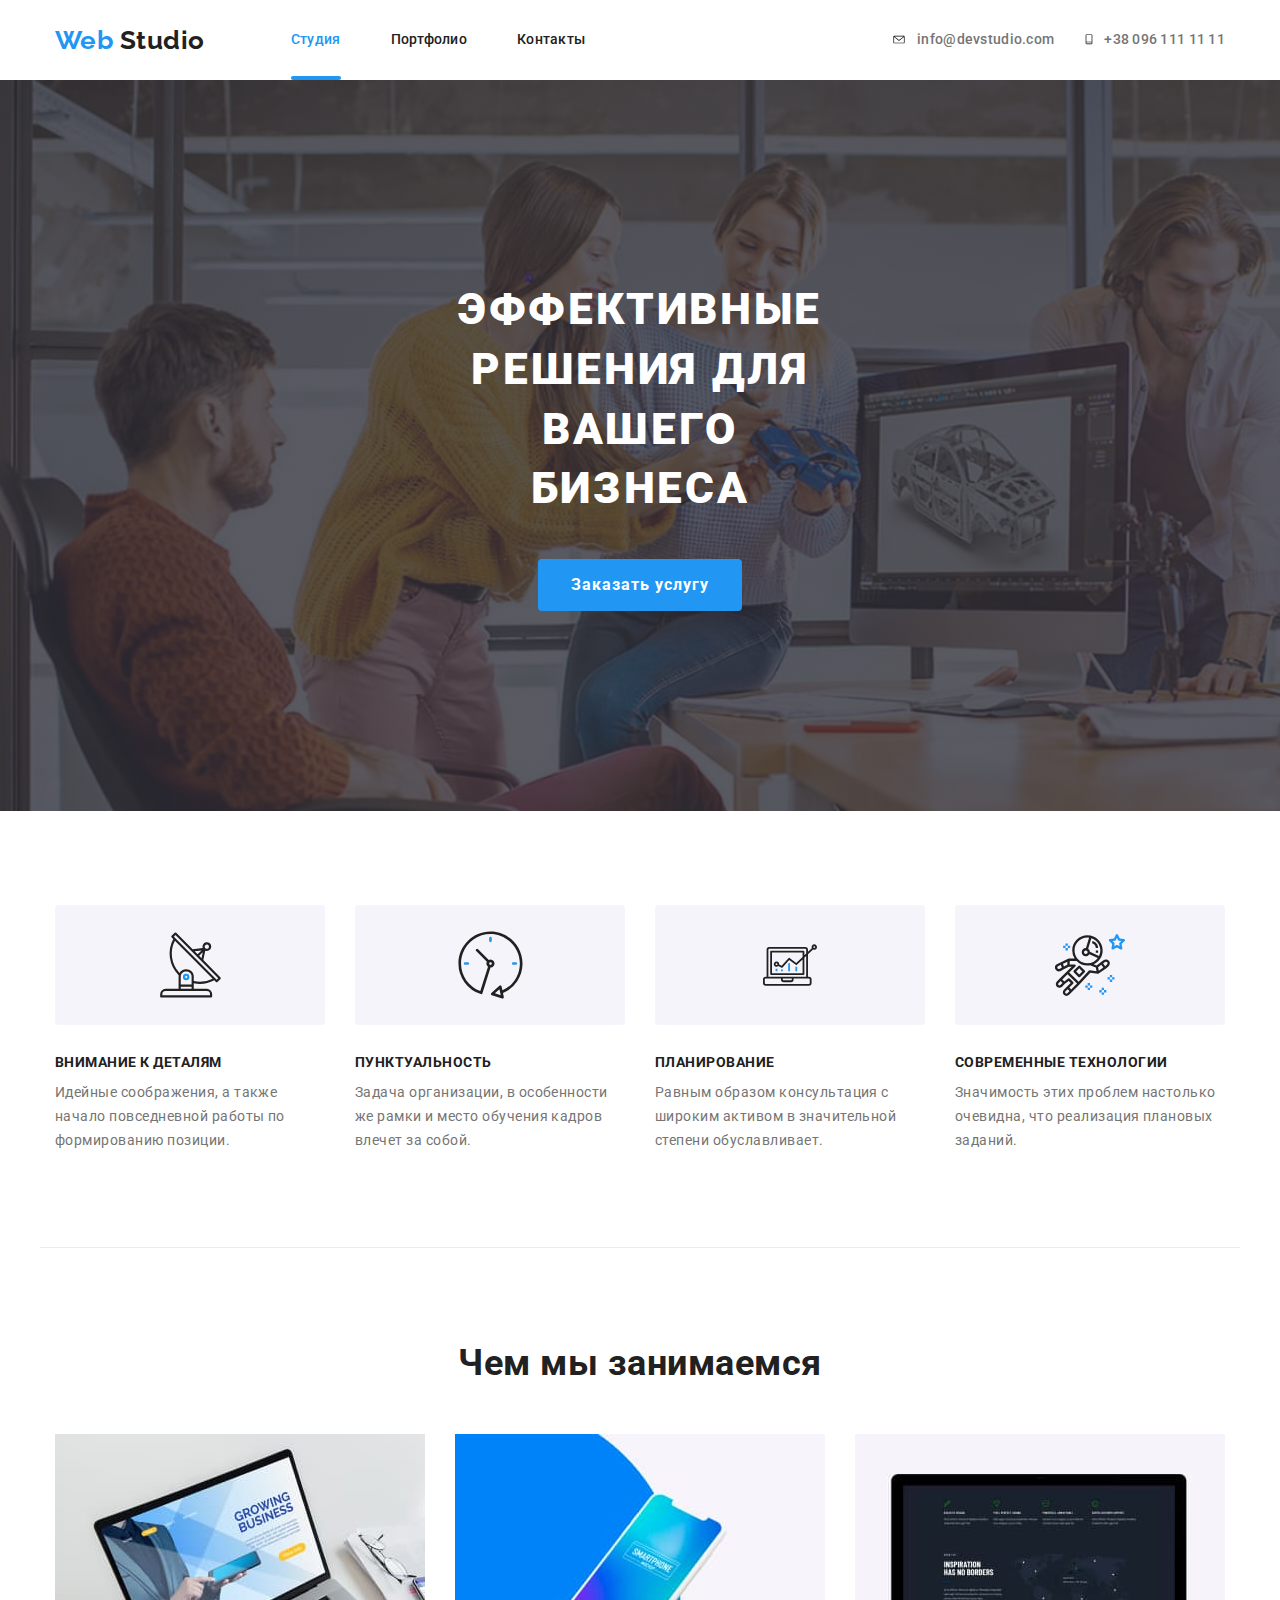
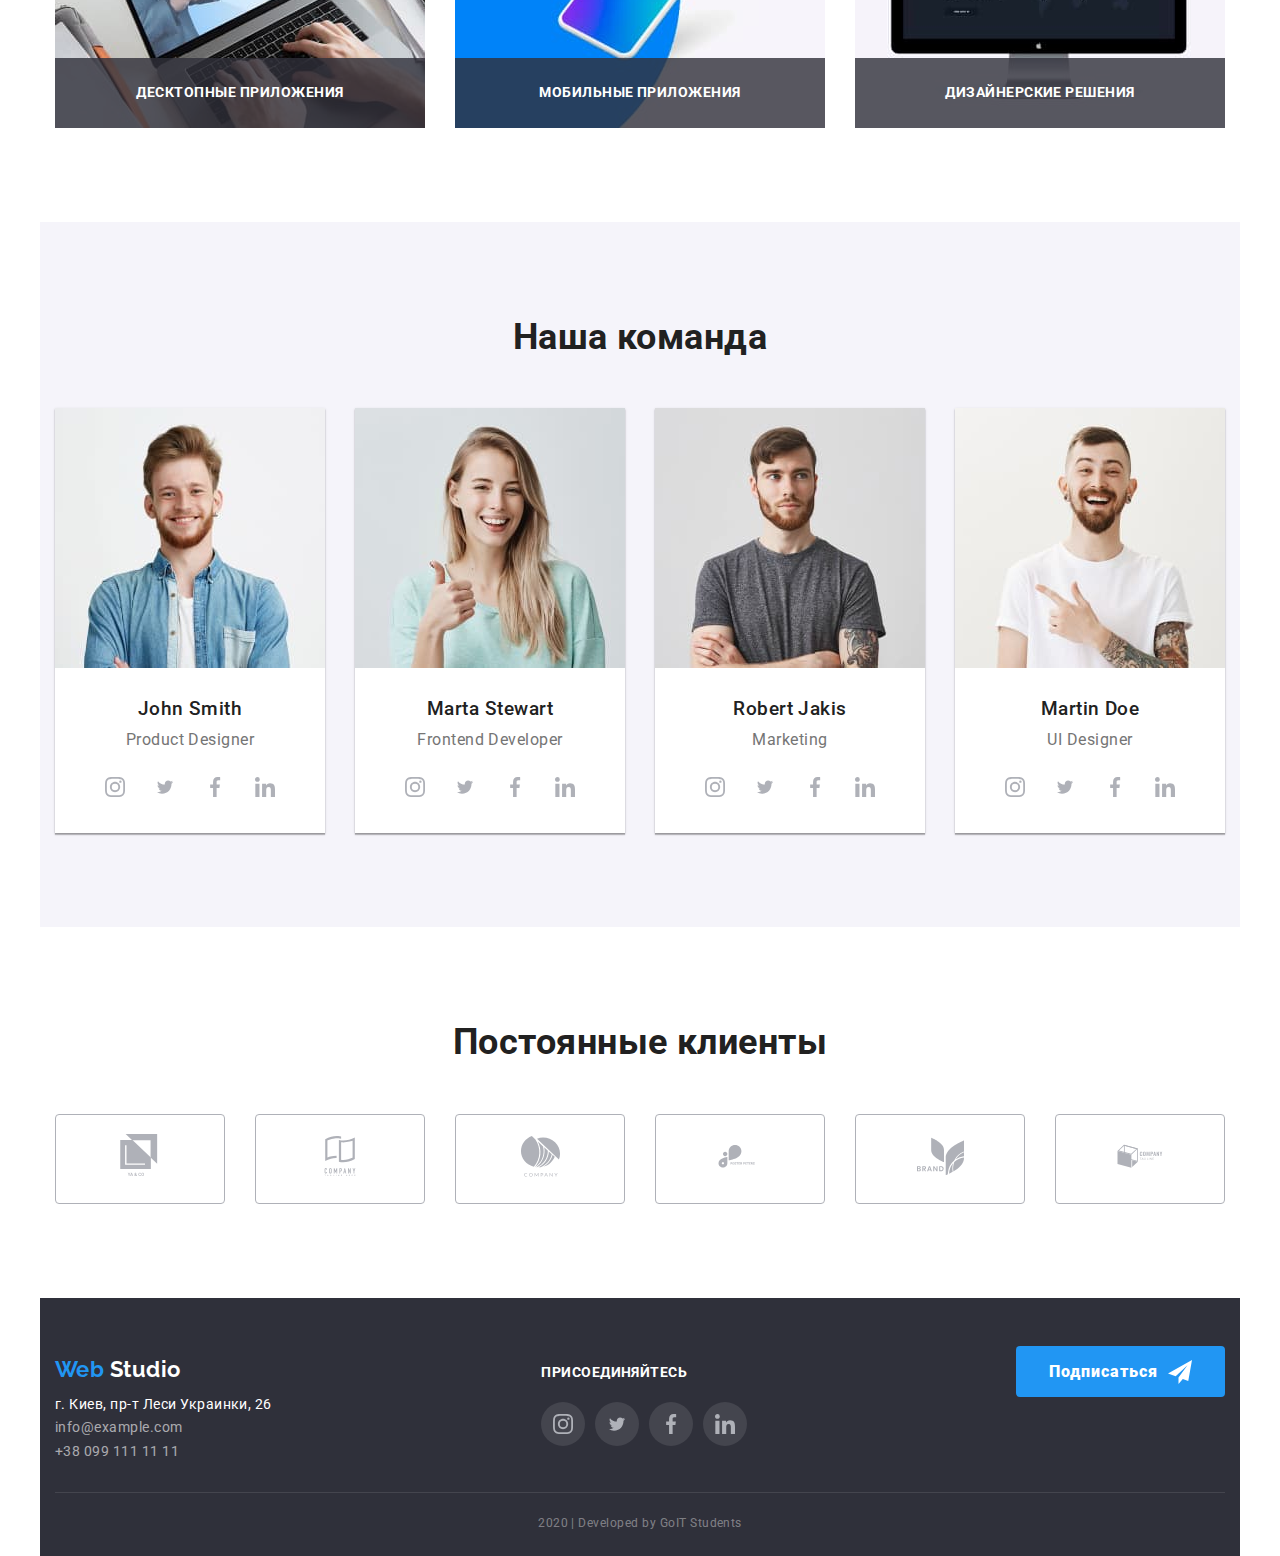
==== commit deb8fcd8: "Замена названия класса" ====
--- a/index.html
+++ b/index.html
@@ -342,7 +342,7 @@
         <h2 class="section-title">Постоянные клиенты</h2>
         <ul class="list">
           <li class="pic">
-            <a class="test" href="#">
+            <a class="link-client" href="#">
               <svg class="icon-client" width="45" height="49">
                 <use href="./images/symbol-defs.svg#icon-client-1"></use>
               </svg>
@@ -351,7 +351,7 @@
             >
           </li>
           <li class="pic">
-            <a class="test" href="#">
+            <a class="link-client" href="#">
               <svg class="icon-client" width="40" height="52">
                 <use href="./images/symbol-defs.svg#icon-client-2"></use>
               </svg>
@@ -360,7 +360,7 @@
             >
           </li>
           <li class="pic">
-            <a class="test" href="#">
+            <a class="link-client" href="#">
               <svg class="icon-client" width="41" height="43">
                 <use href="./images/symbol-defs.svg#icon-client-3"></use></svg
               ><!-- <img src="./images/logo-3.svg" alt="Иконка-компании-клиента-3"
@@ -368,7 +368,7 @@
             >
           </li>
           <li class="pic">
-            <a class="test" href="#"
+            <a class="link-client" href="#"
               ><svg class="icon-client" width="80" height="43">
                 <use href="./images/symbol-defs.svg#icon-client-4"></use></svg
               ><!-- <img src="./images/logo-4.svg" alt="Иконка-компании-клиента-4"
@@ -376,7 +376,7 @@
             >
           </li>
           <li class="pic">
-            <a class="test" href="#"
+            <a class="link-client" href="#"
               ><svg class="icon-client" width="59" height="47">
                 <use href="./images/symbol-defs.svg#icon-client-5"></use></svg
               ><!-- <img src="./images/logo-5.svg" alt="Иконка-компании-клиента-5"
@@ -384,7 +384,7 @@
             >
           </li>
           <li class="pic">
-            <a class="test" href="#"
+            <a class="link-client" href="#"
               ><svg class="icon-client" width="88" height="45">
                 <use href="./images/symbol-defs.svg#icon-client-6"></use></svg
               ><!-- <img src="./images/logo-6.svg" alt="Иконка-компании-клиента-6"
--- a/css/styles.css
+++ b/css/styles.css
@@ -264,10 +264,7 @@
 .projects {
   display: flex;
 }
-/* установлен background-color для секции чтобы были видны заголовки*/
-.works {
-  background-color: #f76606;
-}
+
 .projects .unit {
   position: relative;
 }
@@ -386,7 +383,7 @@
   transition: border-color 250ms cubic-bezier(0.4, 0, 0.2, 1);
 }
 
-.test {
+.link-client {
   fill: #afb1b8;
 }
 
@@ -395,8 +392,8 @@
   border-color: var(--accent-color);
   cursor: pointer;
 }
-.pic:hover .test,
-.pic:focus .test {
+.pic:hover .link-client,
+.pic:focus .link-client {
   fill: var(--accent-color);
 }
 .icon-client {
